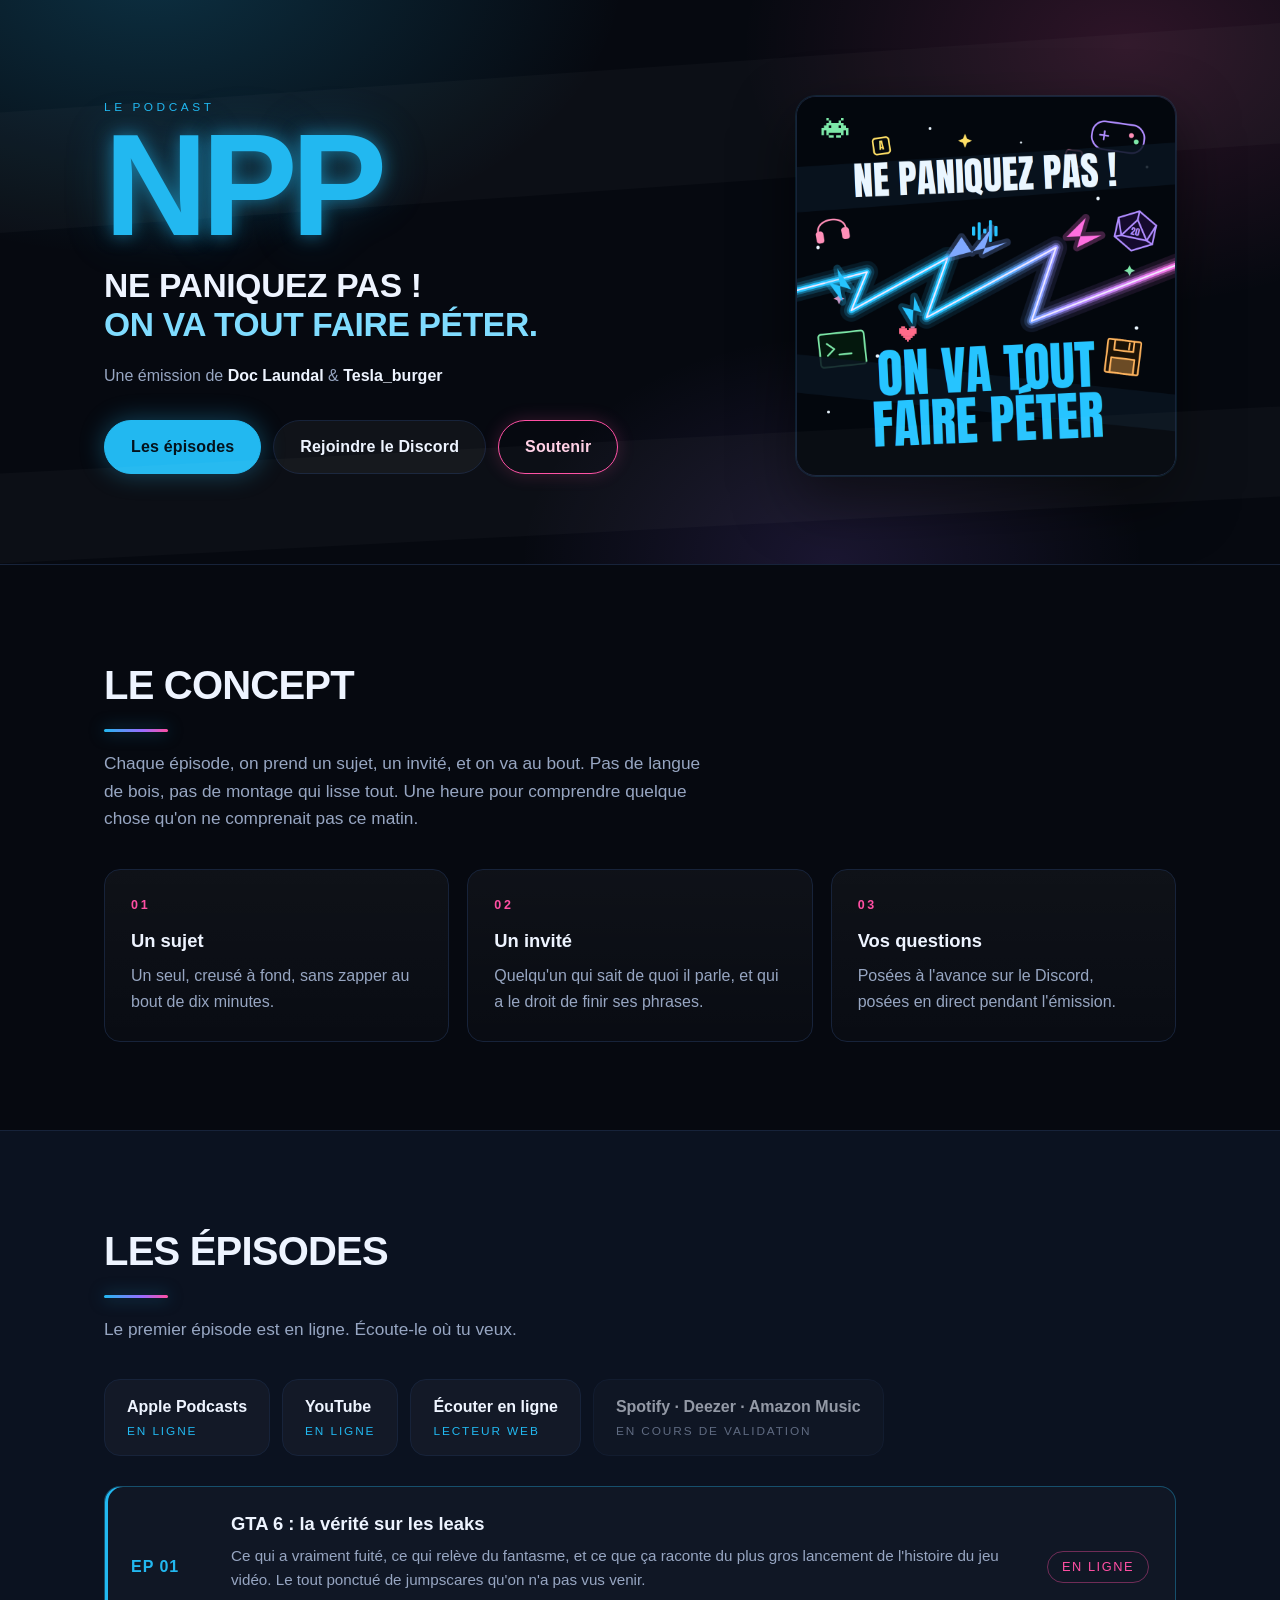
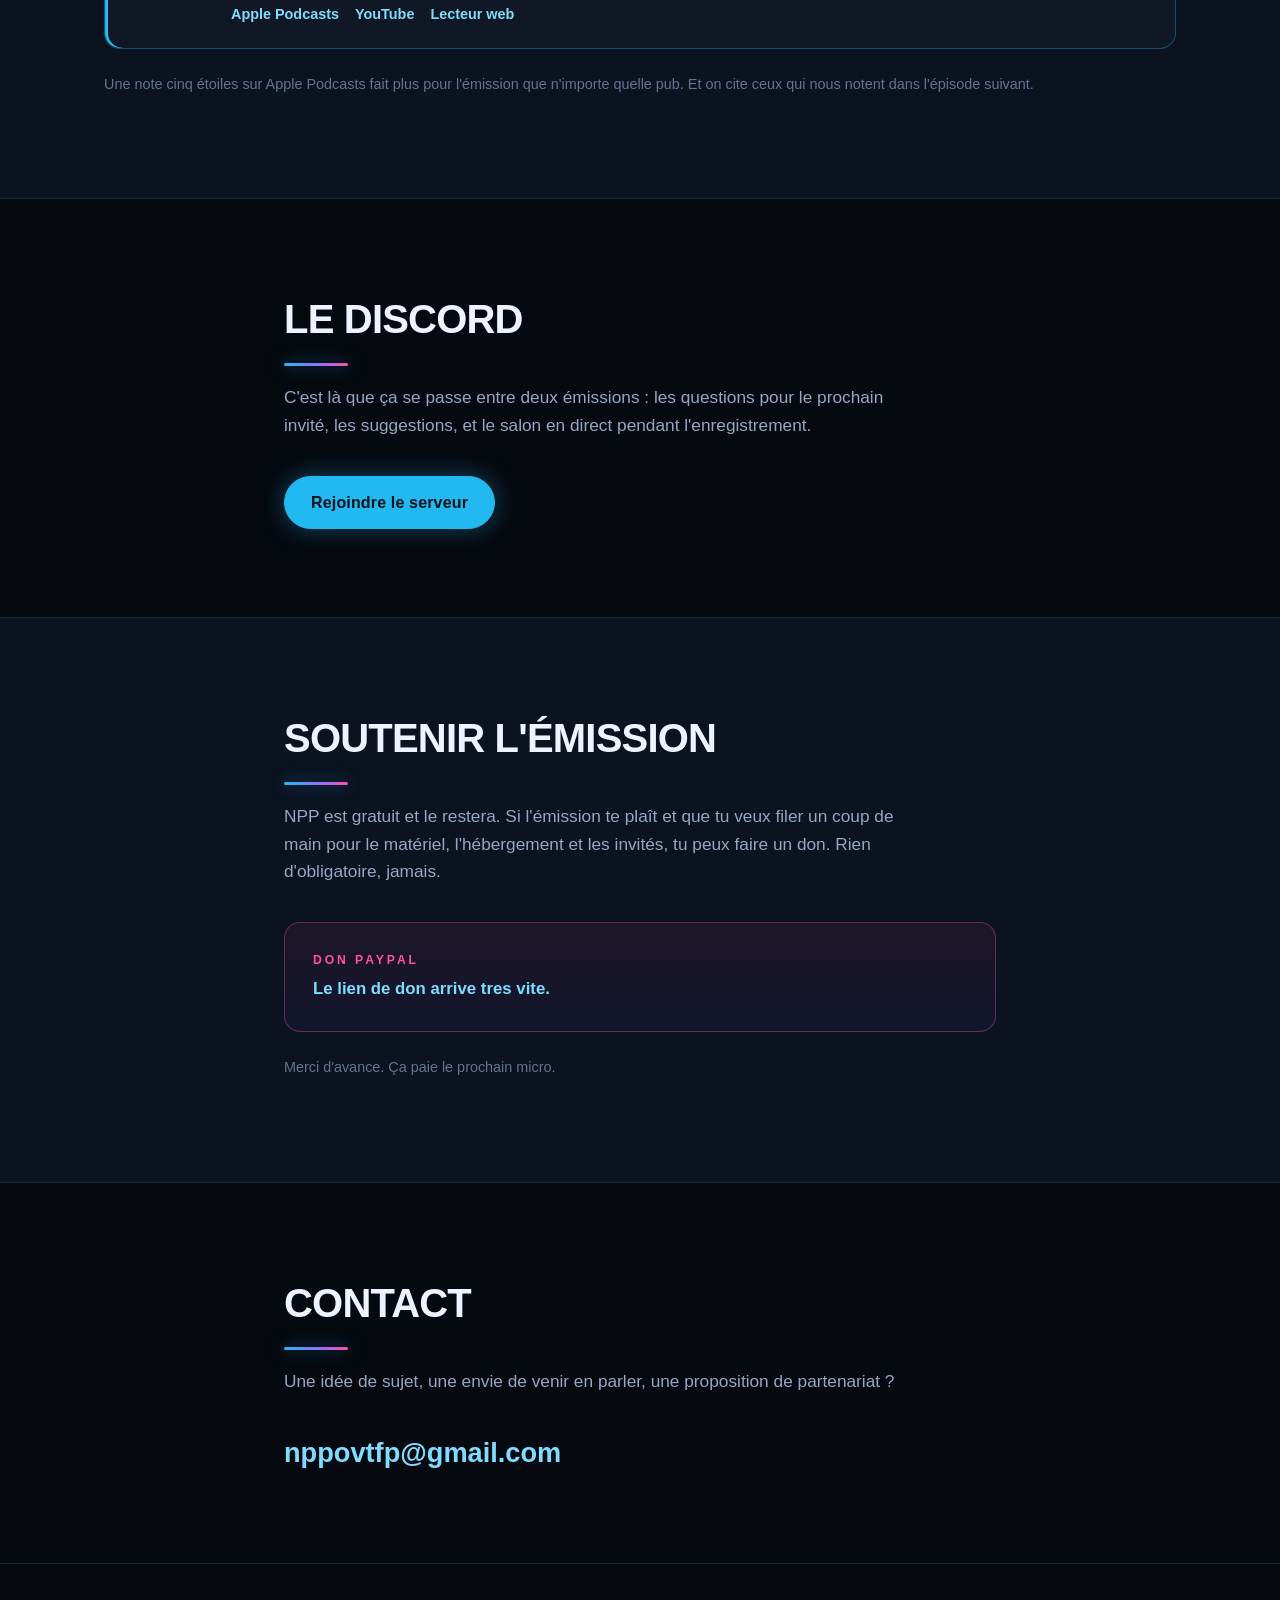
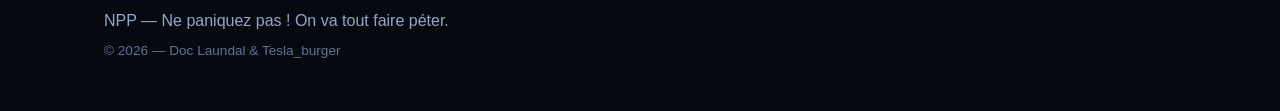
==== index.html @ d806cb38 "EP01 en ligne : liens Apple Podcasts, YouTube et lecteur web" ====
<!DOCTYPE html>
<html lang="fr">
<head>
<meta charset="utf-8">
<meta name="viewport" content="width=device-width, initial-scale=1">
<title>NPP — Ne paniquez pas ! On va tout faire péter</title>
<meta name="description" content="NPP, l'émission podcast de Doc Laundal et Tesla_burger. Ne paniquez pas, on va tout faire péter.">
<meta property="og:title" content="NPP — Ne paniquez pas !">
<meta property="og:description" content="L'émission podcast de Doc Laundal et Tesla_burger.">
<meta property="og:image" content="img/banniere.png">
<meta property="og:type" content="website">
<link rel="stylesheet" href="style.css?v=4">
<link rel="icon" href="img/favicon.png">
</head>
<body>

<header class="hero">
  <div class="wrap hero-inner">
    <div class="hero-text">
      <p class="kicker">Le podcast</p>
      <h1>NPP</h1>
      <p class="baseline">Ne paniquez pas !<br><span>On va tout faire péter.</span></p>
      <p class="hosts">Une émission de <strong>Doc Laundal</strong> &amp; <strong>Tesla_burger</strong></p>
      <div class="cta">
        <a class="btn btn-primary" href="#ecouter">Les épisodes</a>
        <a class="btn" href="https://discord.gg/a42kMBcp4a" target="_blank" rel="noopener">Rejoindre le Discord</a>
        <a class="btn btn-pink" href="#soutenir">Soutenir</a>
      </div>
    </div>
    <img class="hero-logo" src="img/logo.png" alt="NPP — Ne paniquez pas ! On va tout faire péter">
  </div>
</header>

<main>

<section class="section" id="concept">
  <div class="wrap">
    <h2>Le concept</h2>
    <p class="lead">
      Chaque épisode, on prend un sujet, un invité, et on va au bout.
      Pas de langue de bois, pas de montage qui lisse tout.
      Une heure pour comprendre quelque chose qu'on ne comprenait pas ce matin.
    </p>
    <div class="grid">
      <article class="card">
        <span class="num">01</span>
        <h3>Un sujet</h3>
        <p>Un seul, creusé à fond, sans zapper au bout de dix minutes.</p>
      </article>
      <article class="card">
        <span class="num">02</span>
        <h3>Un invité</h3>
        <p>Quelqu'un qui sait de quoi il parle, et qui a le droit de finir ses phrases.</p>
      </article>
      <article class="card">
        <span class="num">03</span>
        <h3>Vos questions</h3>
        <p>Posées à l'avance sur le Discord, posées en direct pendant l'émission.</p>
      </article>
    </div>
  </div>
</section>

<section class="section alt" id="ecouter">
  <div class="wrap">
    <h2>Les épisodes</h2>
    <p class="lead">Le premier épisode est en ligne. Écoute-le où tu veux.</p>

    <div class="plateformes">
      <a class="plat" href="https://podcasts.apple.com/fr/podcast/id6804104531" target="_blank" rel="noopener">
        <span class="plat-nom">Apple&nbsp;Podcasts</span>
        <span class="plat-etat">en ligne</span>
      </a>
      <a class="plat" href="https://www.youtube.com/@NPPOVTFP" target="_blank" rel="noopener">
        <span class="plat-nom">YouTube</span>
        <span class="plat-etat">en ligne</span>
      </a>
      <a class="plat" href="https://podcast.ausha.co/nppovtfp" target="_blank" rel="noopener">
        <span class="plat-nom">Écouter en ligne</span>
        <span class="plat-etat">lecteur web</span>
      </a>
      <span class="plat plat-attente">
        <span class="plat-nom">Spotify · Deezer · Amazon Music</span>
        <span class="plat-etat">en cours de validation</span>
      </span>
    </div>

    <ol class="episodes">
      <li class="episode next">
        <div class="ep-num">EP 01</div>
        <div class="ep-body">
          <h3>GTA 6 : la vérité sur les leaks</h3>
          <p>
            Ce qui a vraiment fuité, ce qui relève du fantasme, et ce que ça raconte
            du plus gros lancement de l'histoire du jeu vidéo. Le tout ponctué de
            jumpscares qu'on n'a pas vus venir.
          </p>
          <p class="ep-liens">
            <a href="https://podcasts.apple.com/fr/podcast/id6804104531" target="_blank" rel="noopener">Apple Podcasts</a>
            <a href="https://www.youtube.com/@NPPOVTFP" target="_blank" rel="noopener">YouTube</a>
            <a href="https://podcast.ausha.co/nppovtfp" target="_blank" rel="noopener">Lecteur web</a>
          </p>
        </div>
        <div class="ep-meta">en ligne</div>
      </li>
    </ol>

    <p class="note">
      Une note cinq étoiles sur Apple Podcasts fait plus pour l'émission que n'importe quelle pub.
      Et on cite ceux qui nous notent dans l'épisode suivant.
    </p>
  </section>

<section class="section" id="discord">
  <div class="wrap narrow">
    <h2>Le Discord</h2>
    <p class="lead">
      C'est là que ça se passe entre deux émissions : les questions pour le prochain invité,
      les suggestions, et le salon en direct pendant l'enregistrement.
    </p>
    <p class="cta">
      <a class="btn btn-primary" href="https://discord.gg/a42kMBcp4a" target="_blank" rel="noopener">Rejoindre le serveur</a>
    </p>
  </div>
</section>

<section class="section alt" id="soutenir">
  <div class="wrap narrow">
    <h2>Soutenir l'émission</h2>
    <p class="lead">
      NPP est gratuit et le restera. Si l'émission te plaît et que tu veux filer un coup de
      main pour le matériel, l'hébergement et les invités, tu peux faire un don.
      Rien d'obligatoire, jamais.
    </p>
    <div class="donate">
      <p class="donate-label">Don PayPal</p>
      <p class="donate-soon">Le lien de don arrive tres vite.</p>
    </div>
    <p class="note">Merci d'avance. Ça paie le prochain micro.</p>
  </div>
</section>

<section class="section" id="contact">
  <div class="wrap narrow">
    <h2>Contact</h2>
    <p class="lead">
      Une idée de sujet, une envie de venir en parler, une proposition de partenariat ?
    </p>
    <p class="mail"><a href="mailto:nppovtfp@gmail.com">nppovtfp@gmail.com</a></p>
  </div>
</section>

</main>

<footer>
  <div class="wrap">
    <p>NPP — Ne paniquez pas ! On va tout faire péter.</p>
    <p class="small">© <span id="year">2026</span> — Doc Laundal &amp; Tesla_burger</p>
  </div>
</footer>

<script>
  document.getElementById('year').textContent = new Date().getFullYear();
</script>

</body>
</html>
---- style.css ----
/* NPP — Ne paniquez pas ! On va tout faire péter
   Palette calquée sur l'habillage : nuit bleutée, néon cyan, éclairs roses et violets. */

:root {
  --bg: #060910;
  --bg-alt: #0b1220;
  --ink: #eef4ff;
  --ink-soft: #97a6c2;
  --cyan: #22b8f0;
  --cyan-soft: #7fdcff;
  --pink: #ff4fa3;
  --violet: #9b6bff;
  --green: #5ce1a0;
  --line: #17233a;
  --radius: 16px;
  --wrap: 1120px;
}

* { box-sizing: border-box; }
html { scroll-behavior: smooth; }

body {
  margin: 0;
  background: var(--bg);
  color: var(--ink);
  font-family: -apple-system, BlinkMacSystemFont, "Segoe UI", Inter, Helvetica, Arial, sans-serif;
  line-height: 1.6;
  -webkit-font-smoothing: antialiased;
}

.wrap {
  width: 100%;
  max-width: var(--wrap);
  margin: 0 auto;
  padding: 0 24px;
}
.wrap.narrow { max-width: 760px; }

a { color: var(--cyan-soft); }

/* ---------- hero ---------- */

.hero {
  position: relative;
  padding: 96px 0 88px;
  overflow: hidden;
  border-bottom: 1px solid var(--line);
  background:
    radial-gradient(760px 460px at 12% -5%, rgba(34, 184, 240, .22), transparent 62%),
    radial-gradient(620px 420px at 88% 8%, rgba(255, 79, 163, .16), transparent 62%),
    radial-gradient(520px 380px at 65% 100%, rgba(155, 107, 255, .14), transparent 60%),
    var(--bg);
}

/* la bande oblique de l'habillage */
.hero::before,
.hero::after {
  content: "";
  position: absolute;
  left: -10%;
  width: 120%;
  height: 120px;
  background: rgba(255, 255, 255, .022);
  transform: rotate(-4deg);
  pointer-events: none;
}
.hero::before { top: 12%; }
.hero::after { bottom: 6%; height: 90px; transform: rotate(-3deg); }

.hero-inner {
  position: relative;
  display: flex;
  align-items: center;
  gap: 48px;
}

.hero-text { flex: 1; min-width: 0; }

.hero-logo {
  width: min(38vw, 380px);
  border-radius: 20px;
  border: 1px solid var(--line);
  box-shadow: 0 0 0 1px rgba(34, 184, 240, .12), 0 24px 60px rgba(0, 0, 0, .55);
}

.kicker {
  margin: 0 0 10px;
  text-transform: uppercase;
  letter-spacing: .3em;
  font-size: .74rem;
  color: var(--cyan);
}

.hero h1 {
  margin: 0;
  font-size: clamp(4.5rem, 16vw, 9rem);
  line-height: .82;
  letter-spacing: -.045em;
  font-weight: 900;
  color: var(--cyan);
  text-shadow:
    0 0 18px rgba(34, 184, 240, .55),
    0 0 48px rgba(34, 184, 240, .25);
}

.baseline {
  margin: 22px 0 0;
  font-size: clamp(1.3rem, 3.4vw, 2.1rem);
  font-weight: 800;
  line-height: 1.15;
  letter-spacing: -.01em;
  text-transform: uppercase;
}
.baseline span { color: var(--cyan-soft); }

.hosts { margin: 18px 0 0; color: var(--ink-soft); }
.hosts strong { color: var(--ink); }

.cta {
  margin: 32px 0 0;
  display: flex;
  flex-wrap: wrap;
  gap: 12px;
}

.btn {
  display: inline-block;
  padding: 13px 26px;
  border: 1px solid var(--line);
  border-radius: 999px;
  background: rgba(255, 255, 255, .04);
  color: var(--ink);
  text-decoration: none;
  font-weight: 700;
  letter-spacing: .01em;
  transition: transform .15s ease, box-shadow .15s ease, border-color .15s ease, background .15s ease;
}
.btn:hover {
  transform: translateY(-2px);
  border-color: rgba(127, 220, 255, .5);
  background: rgba(255, 255, 255, .08);
}

.btn-primary {
  background: var(--cyan);
  border-color: var(--cyan);
  color: #04121c;
  box-shadow: 0 0 24px rgba(34, 184, 240, .35);
}
.btn-primary:hover { background: var(--cyan-soft); border-color: var(--cyan-soft); }

.btn-pink {
  background: transparent;
  border-color: var(--pink);
  color: #ffd0e5;
  box-shadow: 0 0 18px rgba(255, 79, 163, .2);
}
.btn-pink:hover { background: rgba(255, 79, 163, .14); border-color: var(--pink); }

/* ---------- sections ---------- */

.section { padding: 88px 0; position: relative; }
.section.alt { background: var(--bg-alt); border-block: 1px solid var(--line); }

h2 {
  margin: 0 0 18px;
  font-size: clamp(1.7rem, 4.4vw, 2.5rem);
  letter-spacing: -.02em;
  text-transform: uppercase;
  font-weight: 900;
}
h2::after {
  content: "";
  display: block;
  width: 64px;
  height: 3px;
  margin-top: 12px;
  border-radius: 3px;
  background: linear-gradient(90deg, var(--cyan), var(--violet) 60%, var(--pink));
  box-shadow: 0 0 16px rgba(34, 184, 240, .5);
}

.lead {
  margin: 0 0 36px;
  max-width: 64ch;
  font-size: 1.08rem;
  color: var(--ink-soft);
}

.note { margin-top: 24px; font-size: .9rem; color: #64748f; }

/* ---------- cartes ---------- */

.grid {
  display: grid;
  grid-template-columns: repeat(auto-fit, minmax(240px, 1fr));
  gap: 18px;
}

.card {
  padding: 26px;
  border: 1px solid var(--line);
  border-radius: var(--radius);
  background: linear-gradient(180deg, rgba(255, 255, 255, .035), rgba(255, 255, 255, .012));
  transition: border-color .15s ease, transform .15s ease;
}
.card:hover { border-color: rgba(34, 184, 240, .45); transform: translateY(-3px); }

.card .num {
  display: block;
  font-size: .78rem;
  font-weight: 800;
  letter-spacing: .22em;
  color: var(--pink);
  margin-bottom: 10px;
}
.card h3 { margin: 0 0 8px; font-size: 1.15rem; }
.card p { margin: 0; color: var(--ink-soft); }

/* ---------- épisodes ---------- */

.episodes { list-style: none; margin: 0; padding: 0; display: grid; gap: 12px; }

.episode {
  display: flex;
  align-items: center;
  gap: 22px;
  padding: 22px 26px;
  border: 1px solid var(--line);
  border-radius: var(--radius);
  background: rgba(255, 255, 255, .025);
}

.episode.next {
  border-color: rgba(34, 184, 240, .35);
  box-shadow: inset 3px 0 0 var(--cyan);
}

.ep-num {
  font-weight: 900;
  letter-spacing: .06em;
  color: var(--cyan);
  min-width: 78px;
}

.ep-body { flex: 1; }
.ep-body h3 { margin: 0 0 6px; font-size: 1.15rem; }
.ep-body p { margin: 0; color: var(--ink-soft); font-size: .95rem; }

.ep-meta {
  font-size: .8rem;
  text-transform: uppercase;
  letter-spacing: .12em;
  color: var(--pink);
  border: 1px solid rgba(255, 79, 163, .4);
  padding: 5px 14px;
  border-radius: 999px;
  white-space: nowrap;
}

/* ---------- dons ---------- */

.donate {
  padding: 28px;
  border: 1px solid rgba(255, 79, 163, .35);
  border-radius: var(--radius);
  background: linear-gradient(180deg, rgba(255, 79, 163, .08), rgba(155, 107, 255, .05));
}

.donate-label {
  margin: 0 0 6px;
  font-size: .76rem;
  text-transform: uppercase;
  letter-spacing: .24em;
  color: var(--pink);
  font-weight: 800;
}

.donate .cta { margin-top: 22px; }

/* ---------- contact ---------- */

.mail {
  font-size: clamp(1.15rem, 3.4vw, 1.7rem);
  font-weight: 800;
  margin: 0;
  word-break: break-word;
}
.mail a { text-decoration: none; }
.mail a:hover { text-decoration: underline; }

/* ---------- pied ---------- */

footer {
  padding: 44px 0;
  border-top: 1px solid var(--line);
  color: var(--ink-soft);
}
footer p { margin: 0 0 6px; }
footer .small { font-size: .85rem; color: #64748f; }

@media (max-width: 860px) {
  .hero-inner { flex-direction: column-reverse; align-items: flex-start; gap: 32px; }
  .hero-logo { width: min(70vw, 320px); }
}

@media (max-width: 560px) {
  .hero { padding: 72px 0 64px; }
  .section { padding: 64px 0; }
  .episode { flex-wrap: wrap; gap: 12px; }
}

.donate-soon {
  margin: 0;
  font-size: 1.05rem;
  font-weight: 700;
  color: var(--cyan-soft);
}

/* ---------- plateformes d'ecoute ---------- */

.plateformes {
  display: flex;
  flex-wrap: wrap;
  gap: 12px;
  margin: 0 0 30px;
}

.plat {
  display: flex;
  flex-direction: column;
  gap: 2px;
  padding: 14px 22px;
  border: 1px solid var(--line);
  border-radius: var(--radius);
  background: rgba(255, 255, 255, .03);
  text-decoration: none;
  color: var(--ink);
  transition: border-color .15s ease, transform .15s ease;
}
a.plat:hover { border-color: rgba(34, 184, 240, .55); transform: translateY(-2px); }

.plat-nom { font-weight: 800; }
.plat-etat {
  font-size: .74rem;
  text-transform: uppercase;
  letter-spacing: .16em;
  color: var(--cyan);
}
.plat-attente { opacity: .6; }
.plat-attente .plat-etat { color: var(--ink-soft); }

.ep-liens { margin-top: 10px !important; display: flex; flex-wrap: wrap; gap: 16px; }
.ep-liens a { font-size: .9rem; font-weight: 700; text-decoration: none; }
.ep-liens a:hover { text-decoration: underline; }
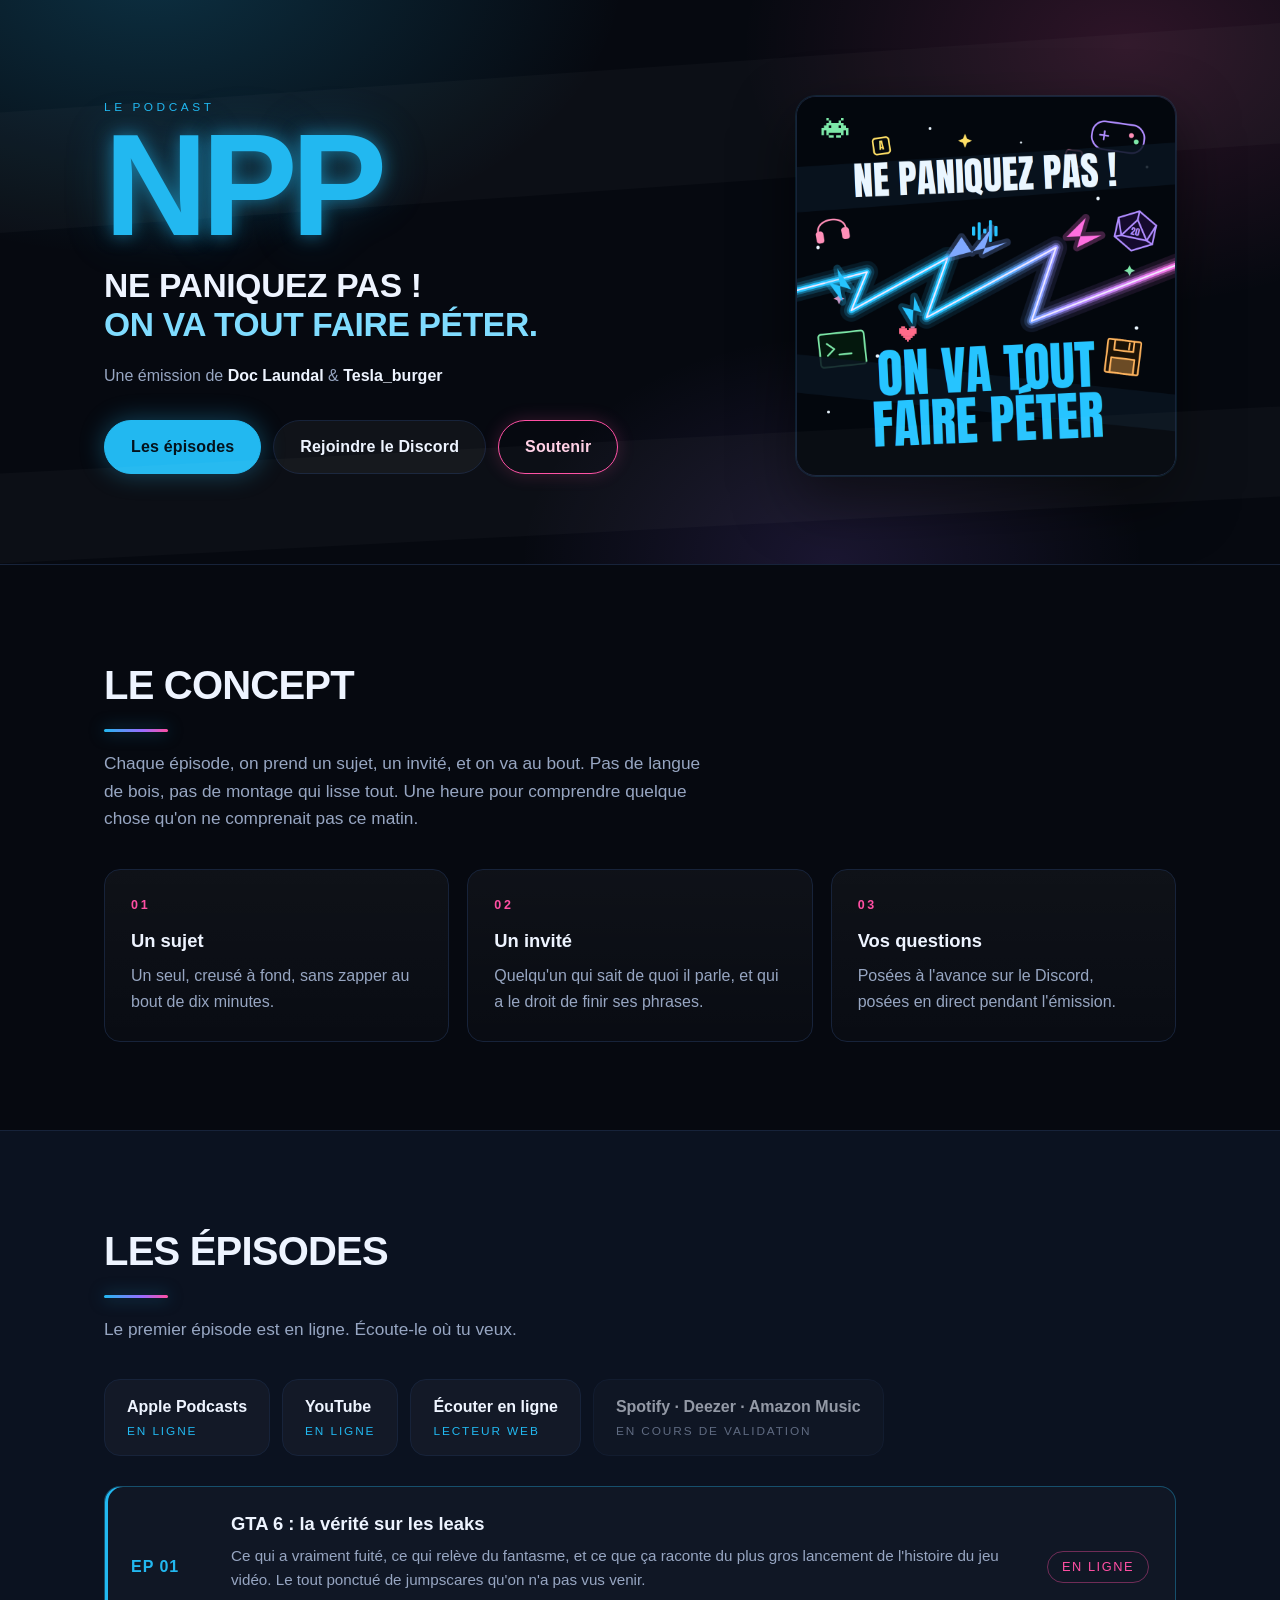
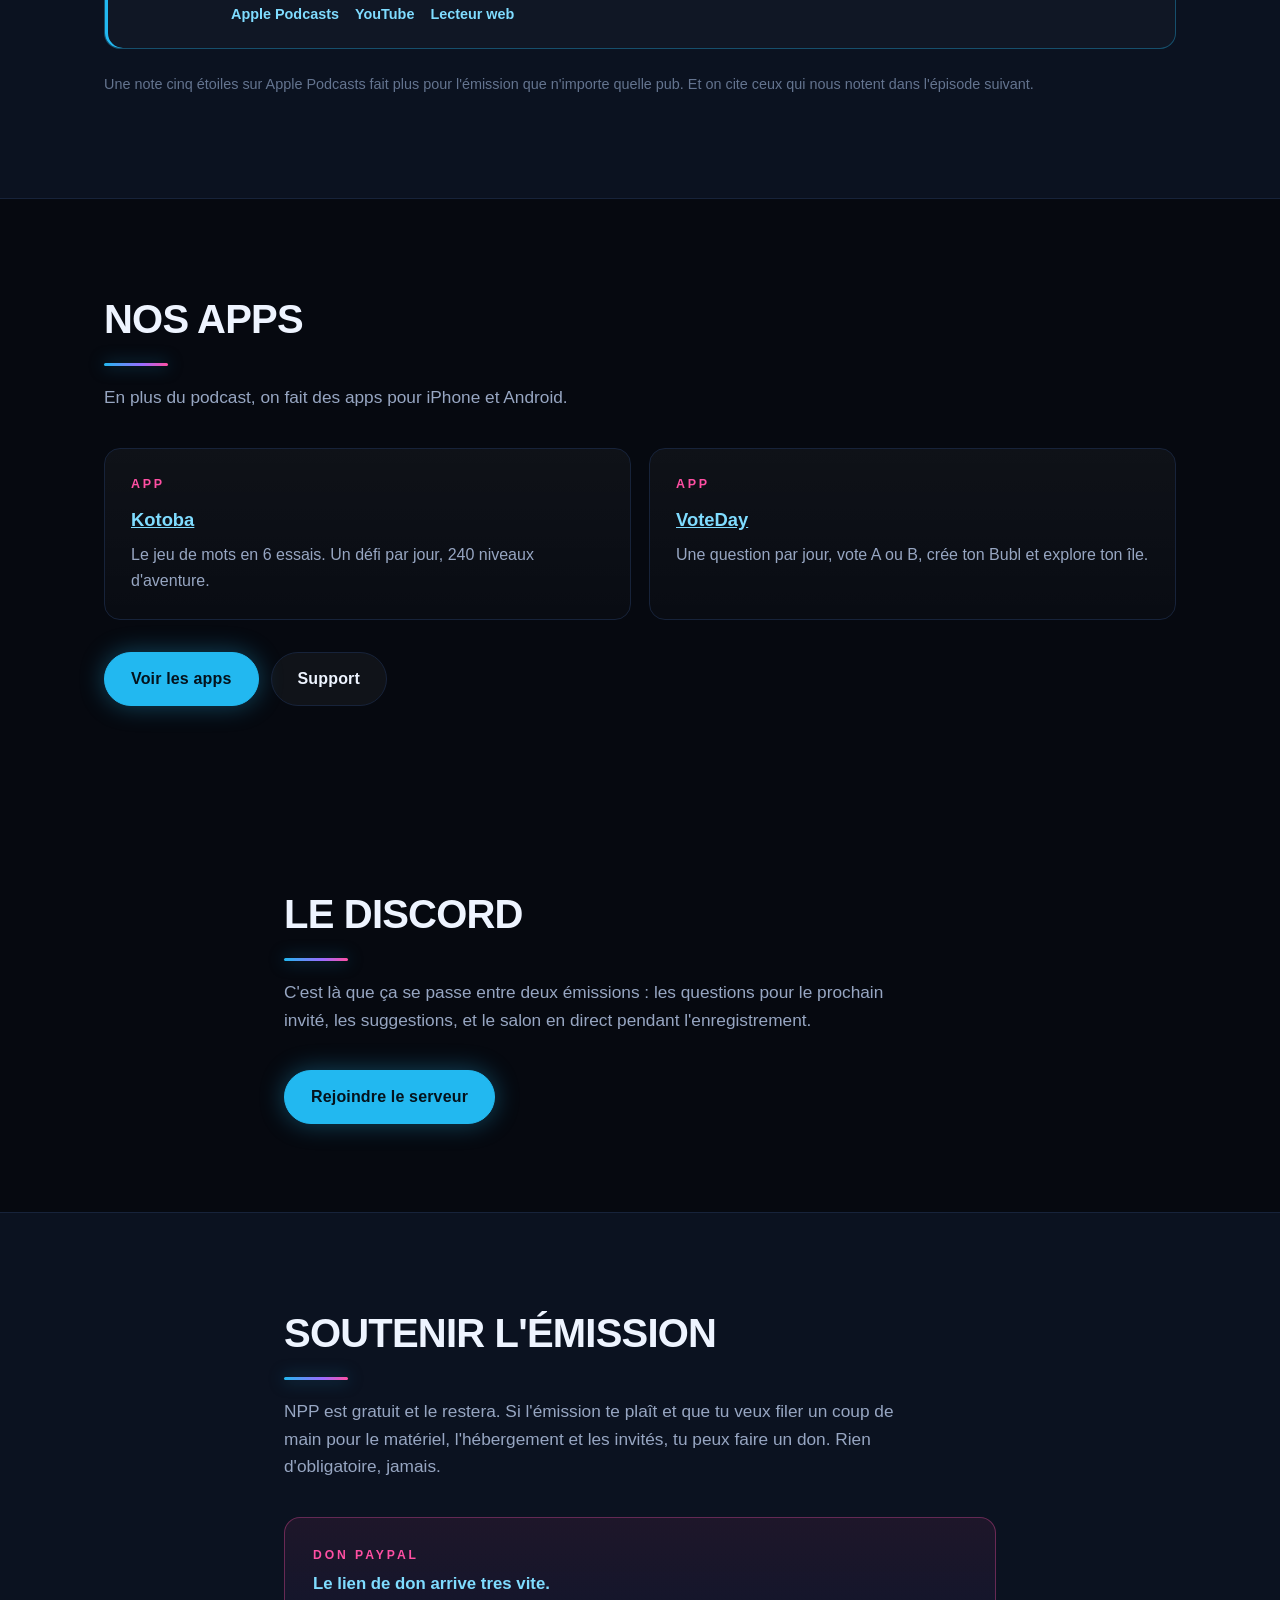
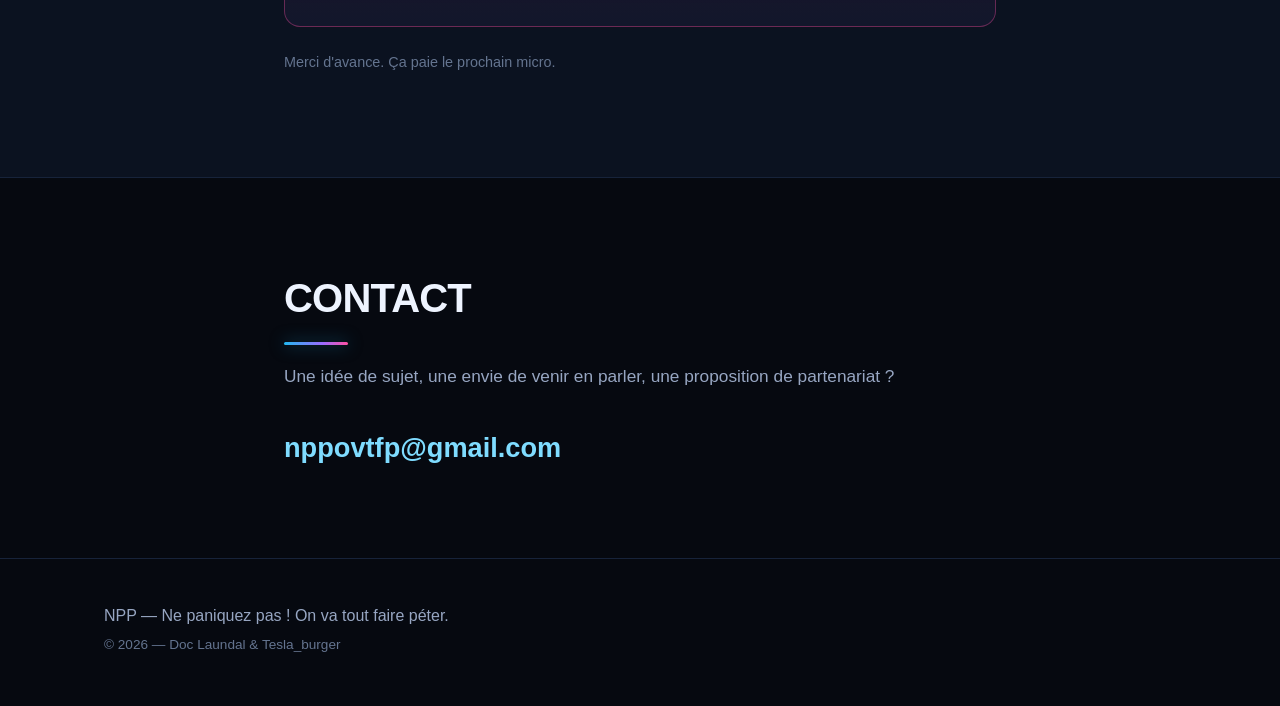
==== commit 82ab76f3: "Site des apps : pages Kotoba, VoteDay, support, confidentialité et journal marketing Co-Authored-By:" ====
--- a/index.html
+++ b/index.html
@@ -111,6 +111,26 @@
     </p>
   </section>
 
+<section class="section" id="apps">
+  <div class="wrap">
+    <h2>Nos apps</h2>
+    <p class="lead">En plus du podcast, on fait des apps pour iPhone et Android.</p>
+    <div class="grid">
+      <article class="card">
+        <span class="num">APP</span>
+        <h3><a href="kotoba/">Kotoba</a></h3>
+        <p>Le jeu de mots en 6 essais. Un défi par jour, 240 niveaux d'aventure.</p>
+      </article>
+      <article class="card">
+        <span class="num">APP</span>
+        <h3><a href="voteday/">VoteDay</a></h3>
+        <p>Une question par jour, vote A ou B, crée ton Bubl et explore ton île.</p>
+      </article>
+    </div>
+    <p class="cta"><a class="btn btn-primary" href="apps/">Voir les apps</a> <a class="btn" href="support/">Support</a></p>
+  </div>
+</section>
+
 <section class="section" id="discord">
   <div class="wrap narrow">
     <h2>Le Discord</h2>
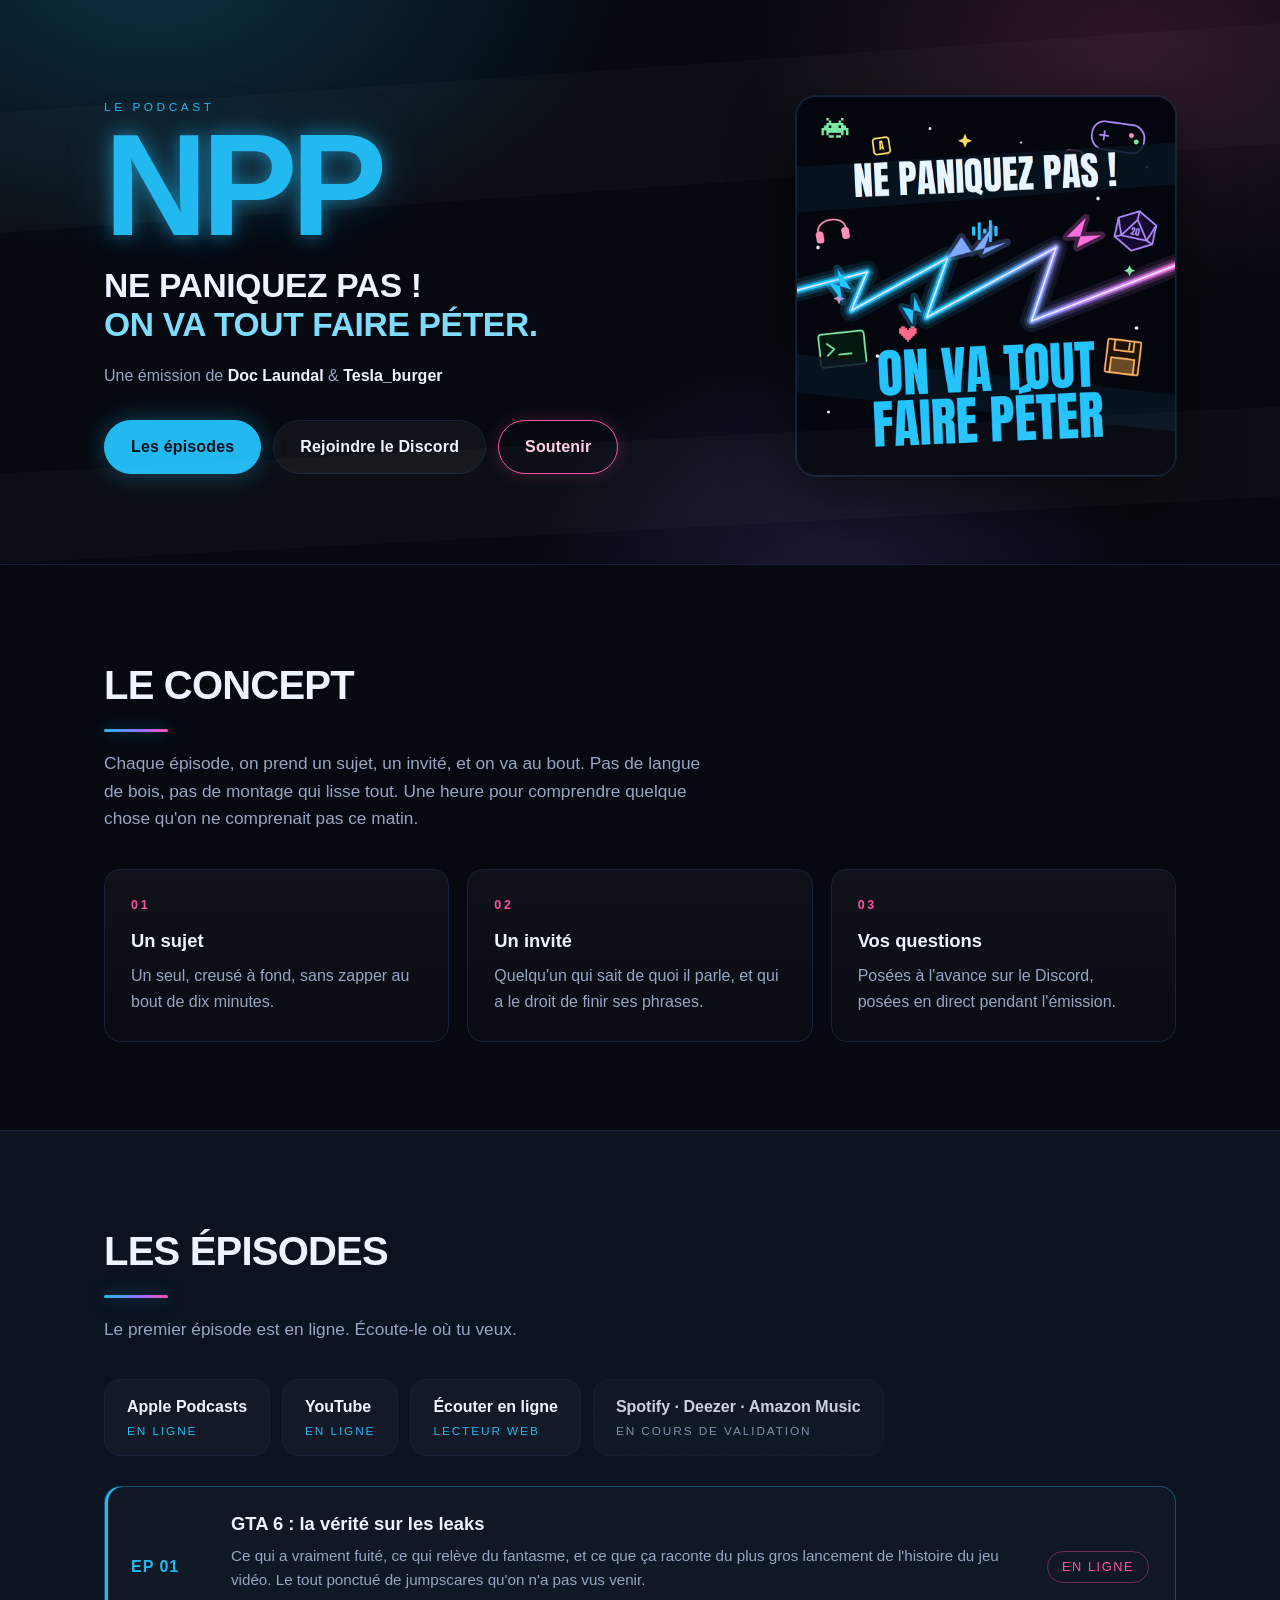
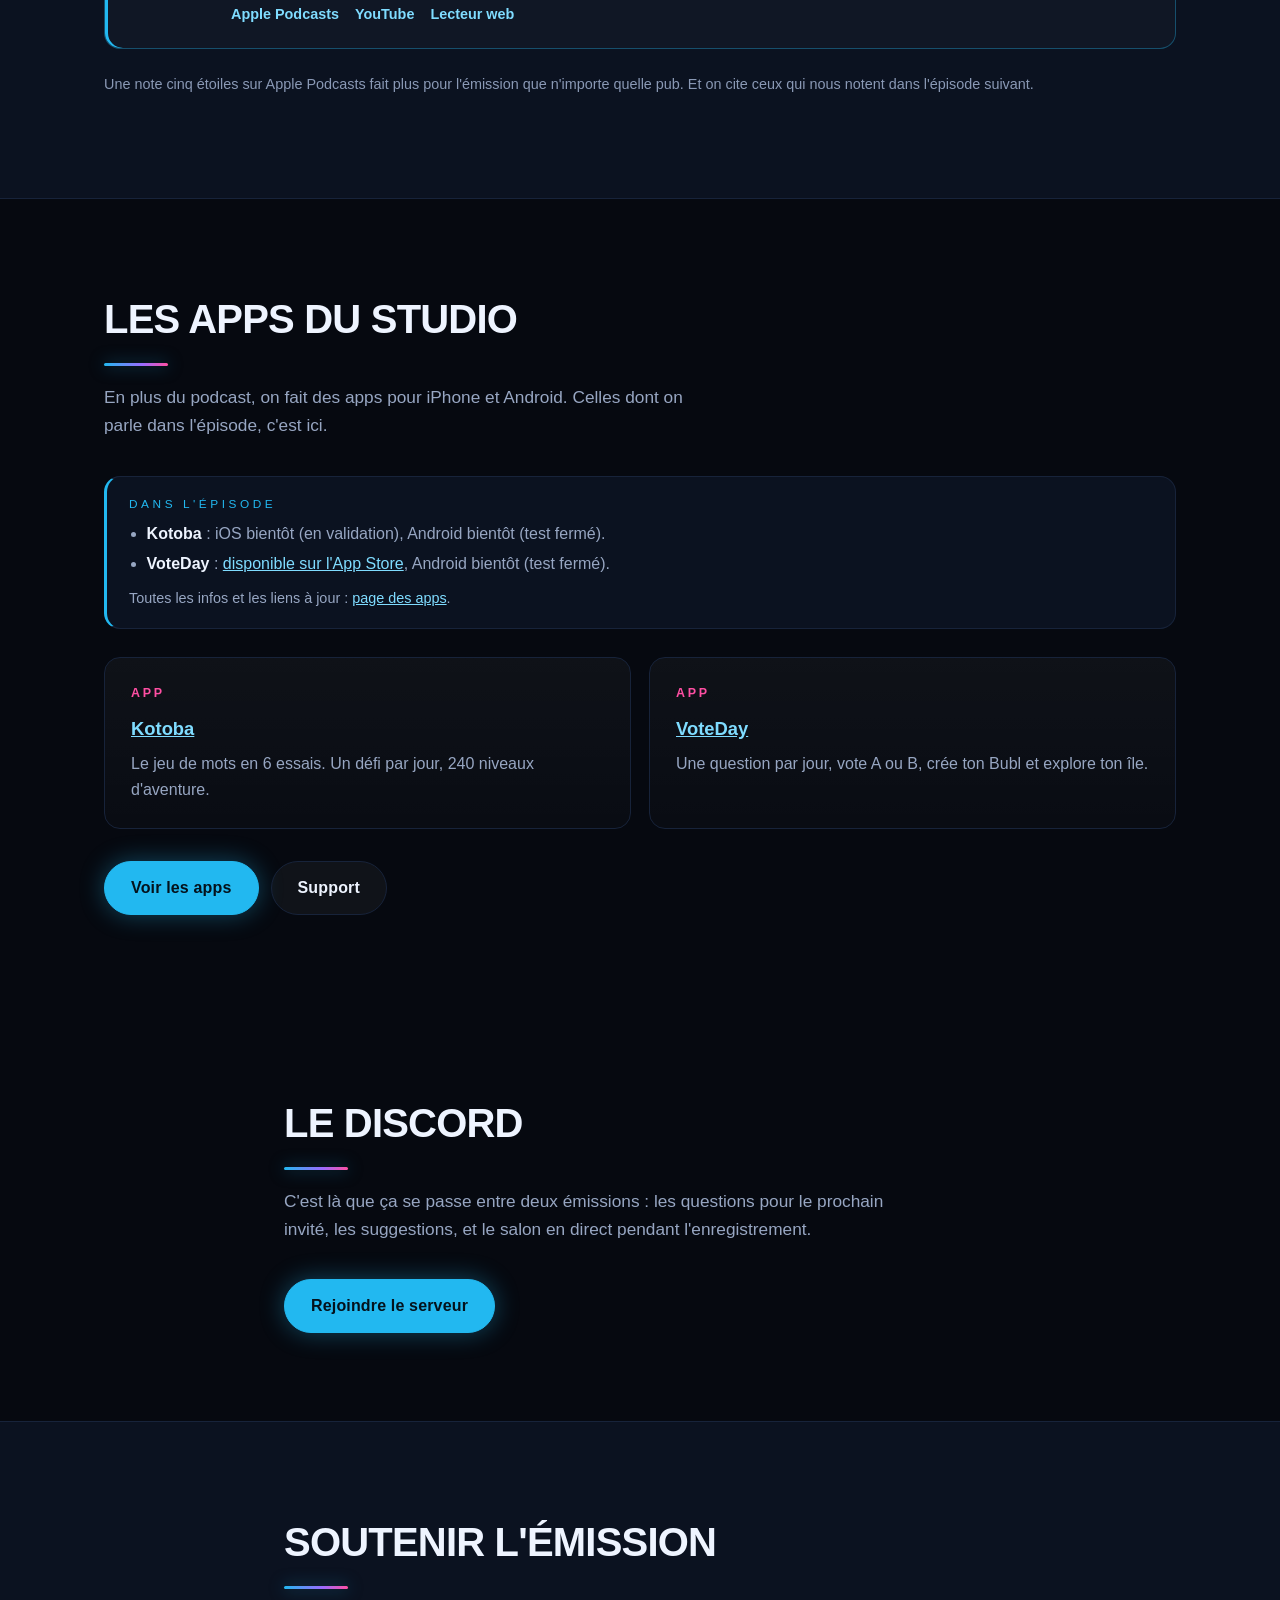
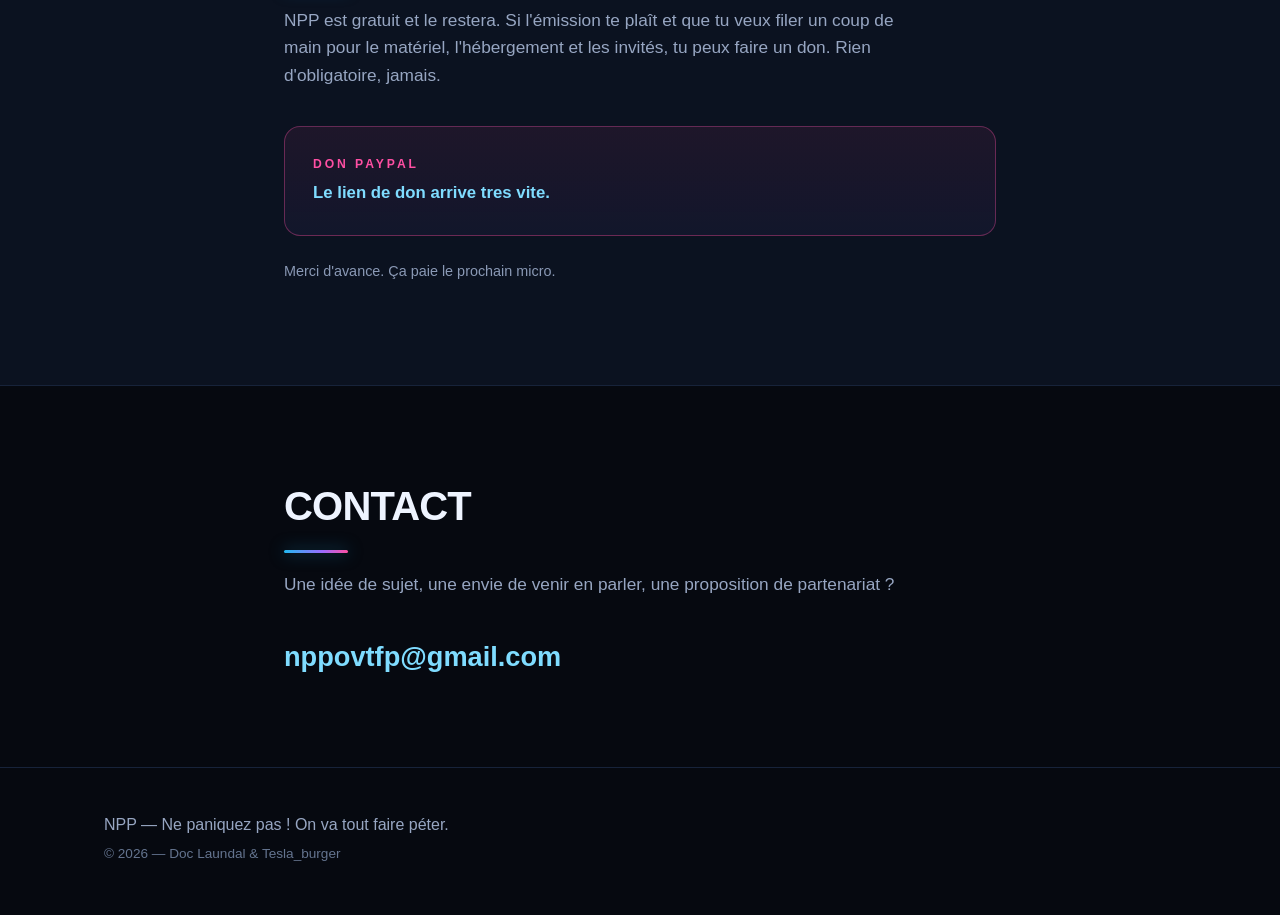
==== commit 3c1e7344: "Marketing 2026-10-02 : badges stores et detection iOS/Android, Open Graph/Twitter, QR, accueil, ment" ====
--- a/index.html
+++ b/index.html
@@ -8,8 +8,16 @@
 <meta property="og:title" content="NPP — Ne paniquez pas !">
 <meta property="og:description" content="L'émission podcast de Doc Laundal et Tesla_burger.">
 <meta property="og:image" content="img/banniere.png">
+<meta property="og:image:alt" content="NPP — Ne paniquez pas ! On va tout faire péter">
 <meta property="og:type" content="website">
-<link rel="stylesheet" href="style.css?v=4">
+<meta property="og:site_name" content="NPP">
+<meta property="og:locale" content="fr_FR">
+<meta name="twitter:card" content="summary_large_image">
+<meta name="twitter:title" content="NPP — Ne paniquez pas !">
+<meta name="twitter:description" content="L'émission podcast de Doc Laundal et Tesla_burger.">
+<meta name="twitter:image" content="img/banniere.png">
+<meta name="twitter:image:alt" content="NPP — Ne paniquez pas ! On va tout faire péter">
+<link rel="stylesheet" href="style.css?v=5">
 <link rel="icon" href="img/favicon.png">
 </head>
 <body>
@@ -109,12 +117,21 @@
       Une note cinq étoiles sur Apple Podcasts fait plus pour l'émission que n'importe quelle pub.
       Et on cite ceux qui nous notent dans l'épisode suivant.
     </p>
-  </section>
+  </div>
+</section>
 
 <section class="section" id="apps">
   <div class="wrap">
-    <h2>Nos apps</h2>
-    <p class="lead">En plus du podcast, on fait des apps pour iPhone et Android.</p>
+    <h2>Les apps du studio</h2>
+    <p class="lead">En plus du podcast, on fait des apps pour iPhone et Android. Celles dont on parle dans l'épisode, c'est ici.</p>
+    <aside class="episode-apps" aria-labelledby="dans-episode">
+      <p class="kicker" id="dans-episode">Dans l'épisode</p>
+      <ul>
+        <li><strong>Kotoba</strong> : iOS bientôt (en validation), Android bientôt (test fermé).</li>
+        <li><strong>VoteDay</strong> : <a href="https://apps.apple.com/fr/app/voteday/id6760981728" target="_blank" rel="noopener">disponible sur l'App Store</a>, Android bientôt (test fermé).</li>
+      </ul>
+      <p class="small">Toutes les infos et les liens à jour : <a href="apps/">page des apps</a>.</p>
+    </aside>
     <div class="grid">
       <article class="card">
         <span class="num">APP</span>
--- a/style.css
+++ b/style.css
@@ -187,7 +187,7 @@
   color: var(--ink-soft);
 }
 
-.note { margin-top: 24px; font-size: .9rem; color: #64748f; }
+.note { margin-top: 24px; font-size: .9rem; color: #8a99b5; }
 
 /* ---------- cartes ---------- */
 
@@ -347,9 +347,17 @@
   letter-spacing: .16em;
   color: var(--cyan);
 }
-.plat-attente { opacity: .6; }
+.plat-attente { opacity: .85; border-style: dashed; }
 .plat-attente .plat-etat { color: var(--ink-soft); }
 
 .ep-liens { margin-top: 10px !important; display: flex; flex-wrap: wrap; gap: 16px; }
 .ep-liens a { font-size: .9rem; font-weight: 700; text-decoration: none; }
 .ep-liens a:hover { text-decoration: underline; }
+
+/* ---------- encart "Dans l'épisode" ---------- */
+.episode-apps { margin: 24px 0 28px; padding: 18px 22px; border: 1px solid var(--line); border-left: 3px solid var(--cyan); border-radius: var(--radius); background: var(--bg-alt); }
+.episode-apps .kicker { margin: 0 0 8px; }
+.episode-apps ul { margin: 0; padding-left: 1.1em; color: var(--ink-soft); }
+.episode-apps li { margin: 4px 0; }
+.episode-apps strong { color: var(--ink); }
+.episode-apps .small { margin: 10px 0 0; font-size: .9rem; color: var(--ink-soft); }
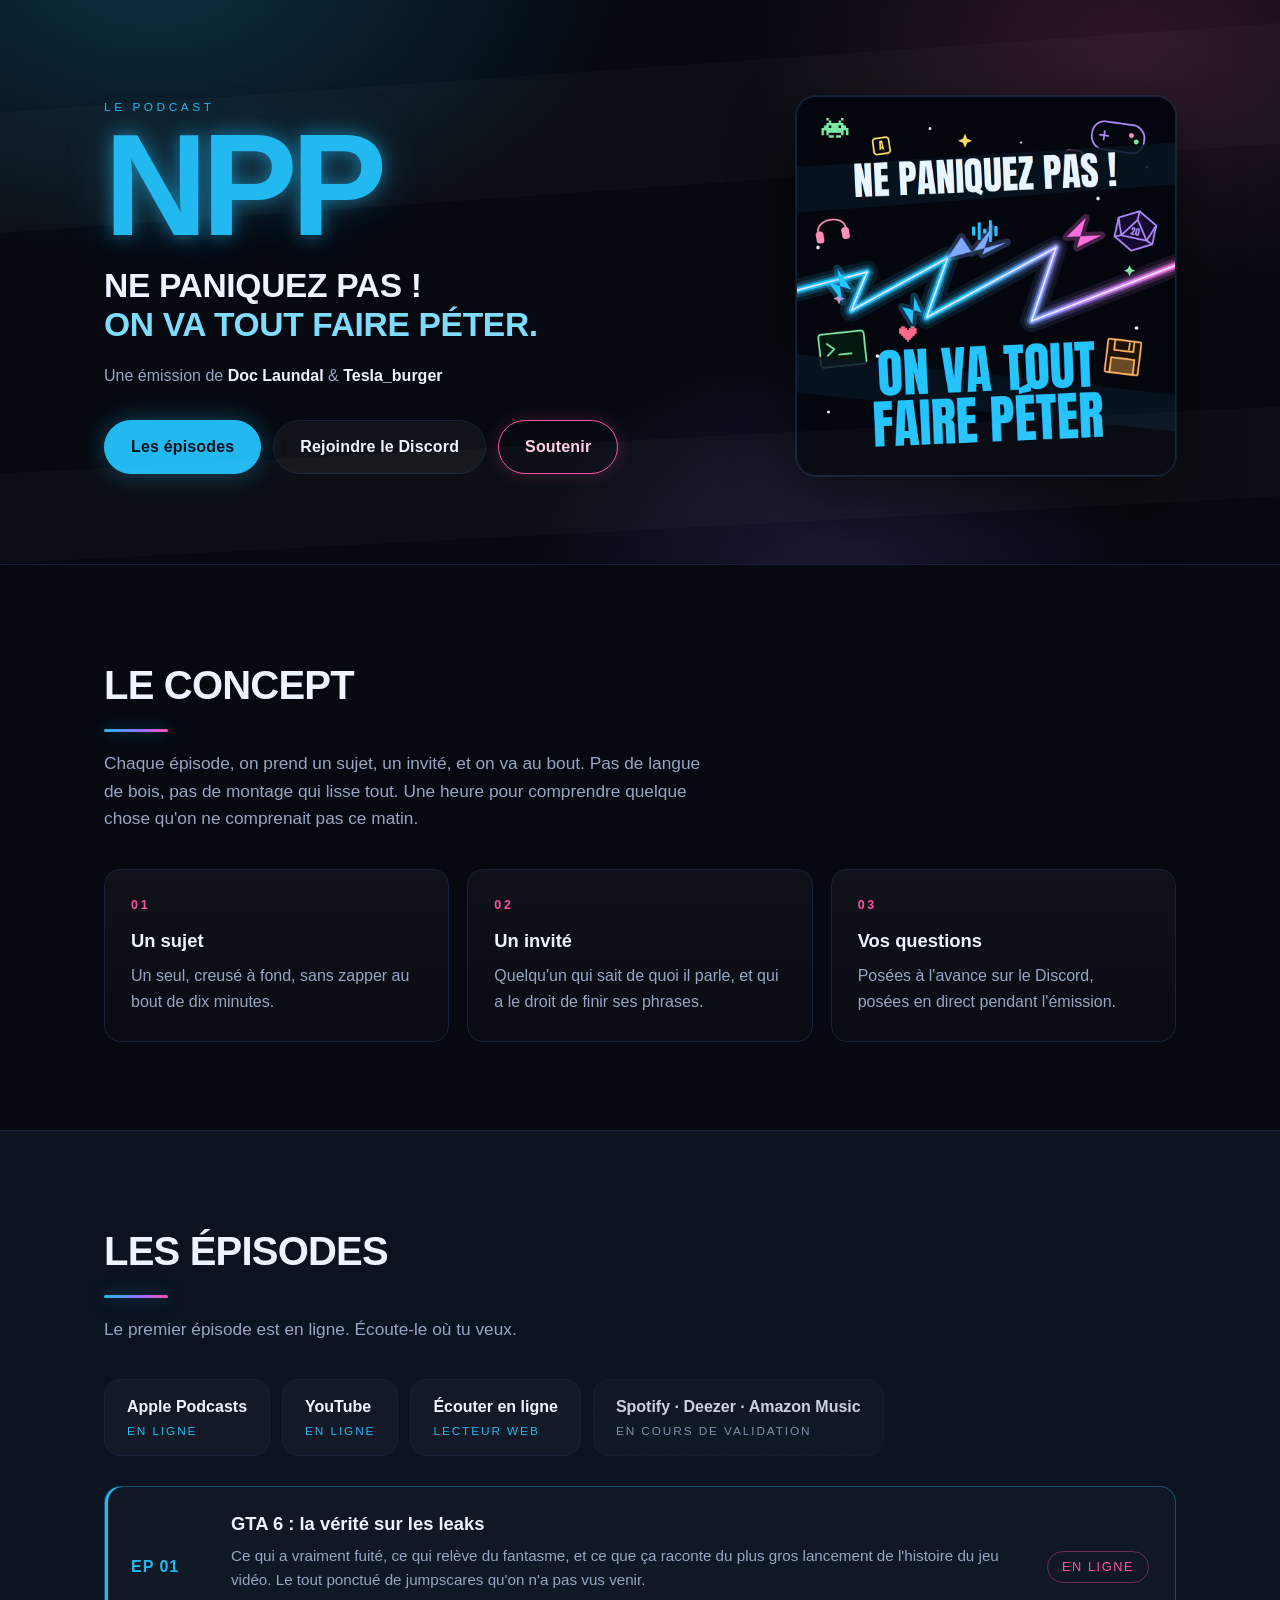
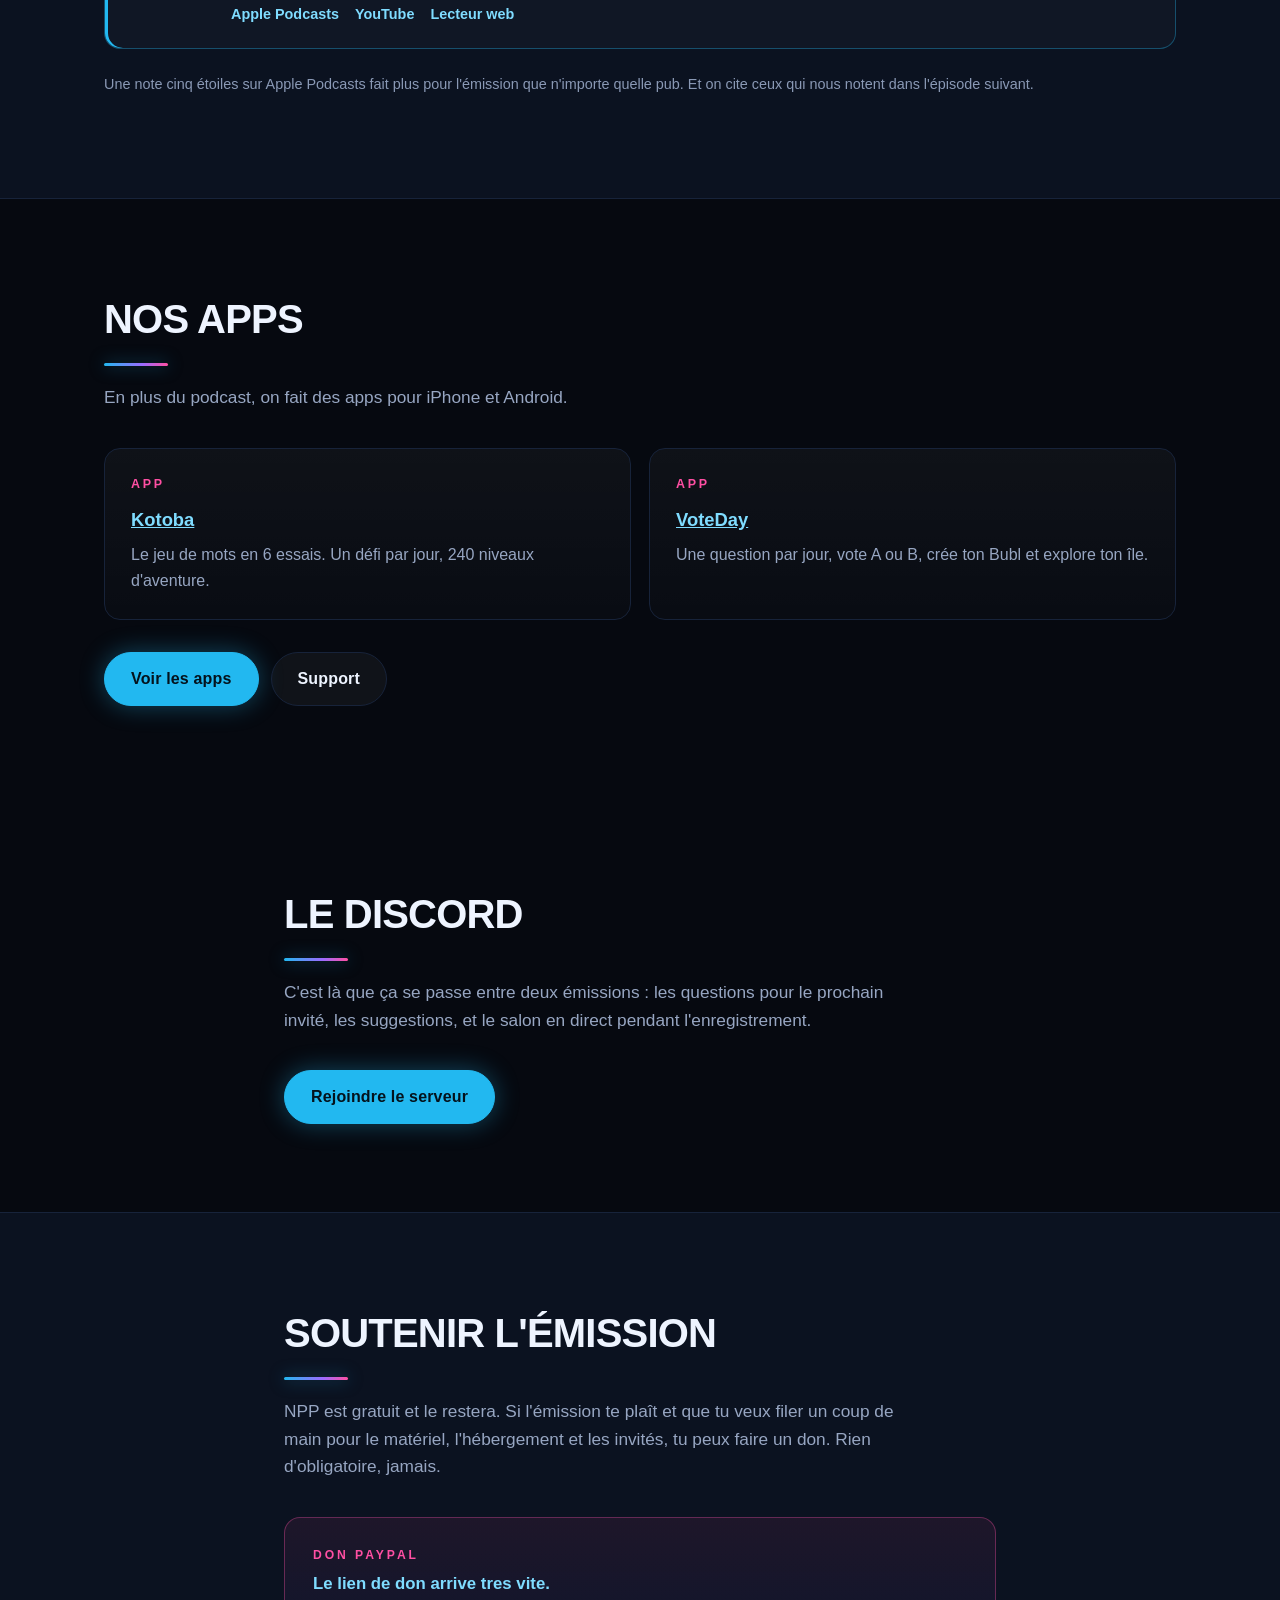
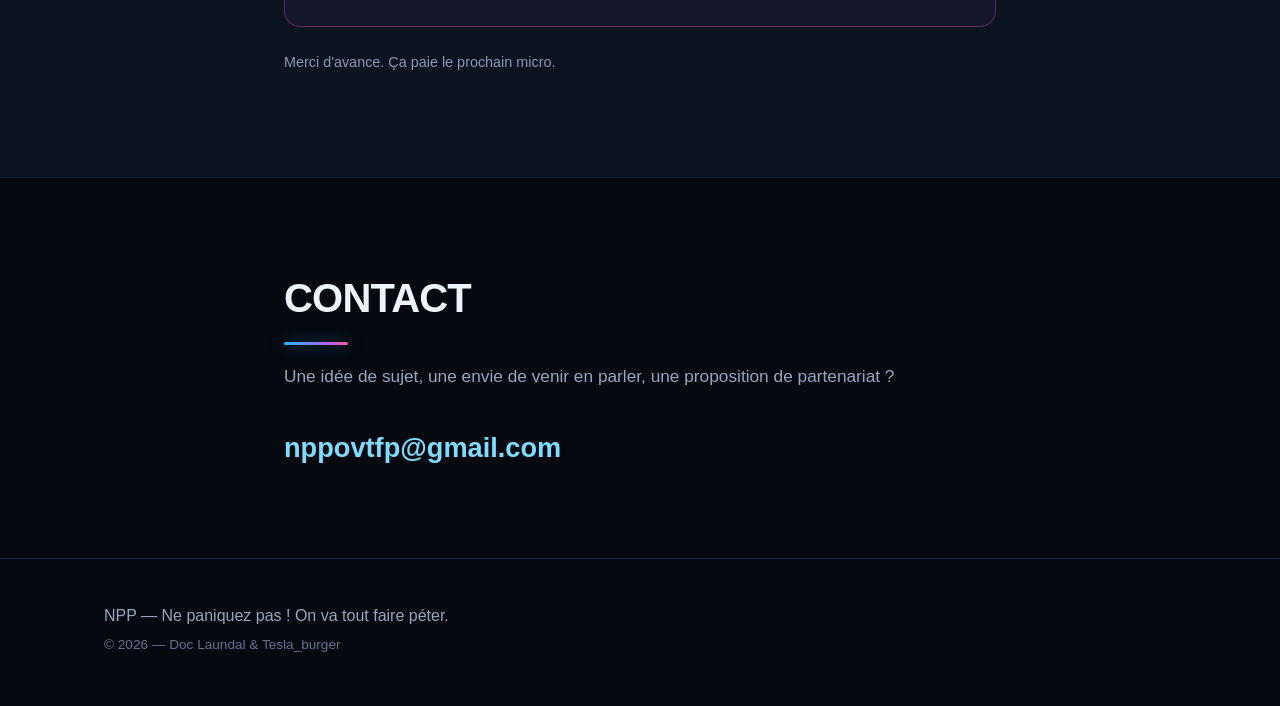
==== commit aba0f63a: "Merge pull request #1 from Stesouna9/apps-site Site des apps : Kotoba, VoteDay, support, confidentia" ====
--- a/index.html
+++ b/index.html
@@ -8,16 +8,8 @@
 <meta property="og:title" content="NPP — Ne paniquez pas !">
 <meta property="og:description" content="L'émission podcast de Doc Laundal et Tesla_burger.">
 <meta property="og:image" content="img/banniere.png">
-<meta property="og:image:alt" content="NPP — Ne paniquez pas ! On va tout faire péter">
 <meta property="og:type" content="website">
-<meta property="og:site_name" content="NPP">
-<meta property="og:locale" content="fr_FR">
-<meta name="twitter:card" content="summary_large_image">
-<meta name="twitter:title" content="NPP — Ne paniquez pas !">
-<meta name="twitter:description" content="L'émission podcast de Doc Laundal et Tesla_burger.">
-<meta name="twitter:image" content="img/banniere.png">
-<meta name="twitter:image:alt" content="NPP — Ne paniquez pas ! On va tout faire péter">
-<link rel="stylesheet" href="style.css?v=5">
+<link rel="stylesheet" href="style.css?v=4">
 <link rel="icon" href="img/favicon.png">
 </head>
 <body>
@@ -117,21 +109,12 @@
       Une note cinq étoiles sur Apple Podcasts fait plus pour l'émission que n'importe quelle pub.
       Et on cite ceux qui nous notent dans l'épisode suivant.
     </p>
-  </div>
-</section>
+  </section>
 
 <section class="section" id="apps">
   <div class="wrap">
-    <h2>Les apps du studio</h2>
-    <p class="lead">En plus du podcast, on fait des apps pour iPhone et Android. Celles dont on parle dans l'épisode, c'est ici.</p>
-    <aside class="episode-apps" aria-labelledby="dans-episode">
-      <p class="kicker" id="dans-episode">Dans l'épisode</p>
-      <ul>
-        <li><strong>Kotoba</strong> : iOS bientôt (en validation), Android bientôt (test fermé).</li>
-        <li><strong>VoteDay</strong> : <a href="https://apps.apple.com/fr/app/voteday/id6760981728" target="_blank" rel="noopener">disponible sur l'App Store</a>, Android bientôt (test fermé).</li>
-      </ul>
-      <p class="small">Toutes les infos et les liens à jour : <a href="apps/">page des apps</a>.</p>
-    </aside>
+    <h2>Nos apps</h2>
+    <p class="lead">En plus du podcast, on fait des apps pour iPhone et Android.</p>
     <div class="grid">
       <article class="card">
         <span class="num">APP</span>
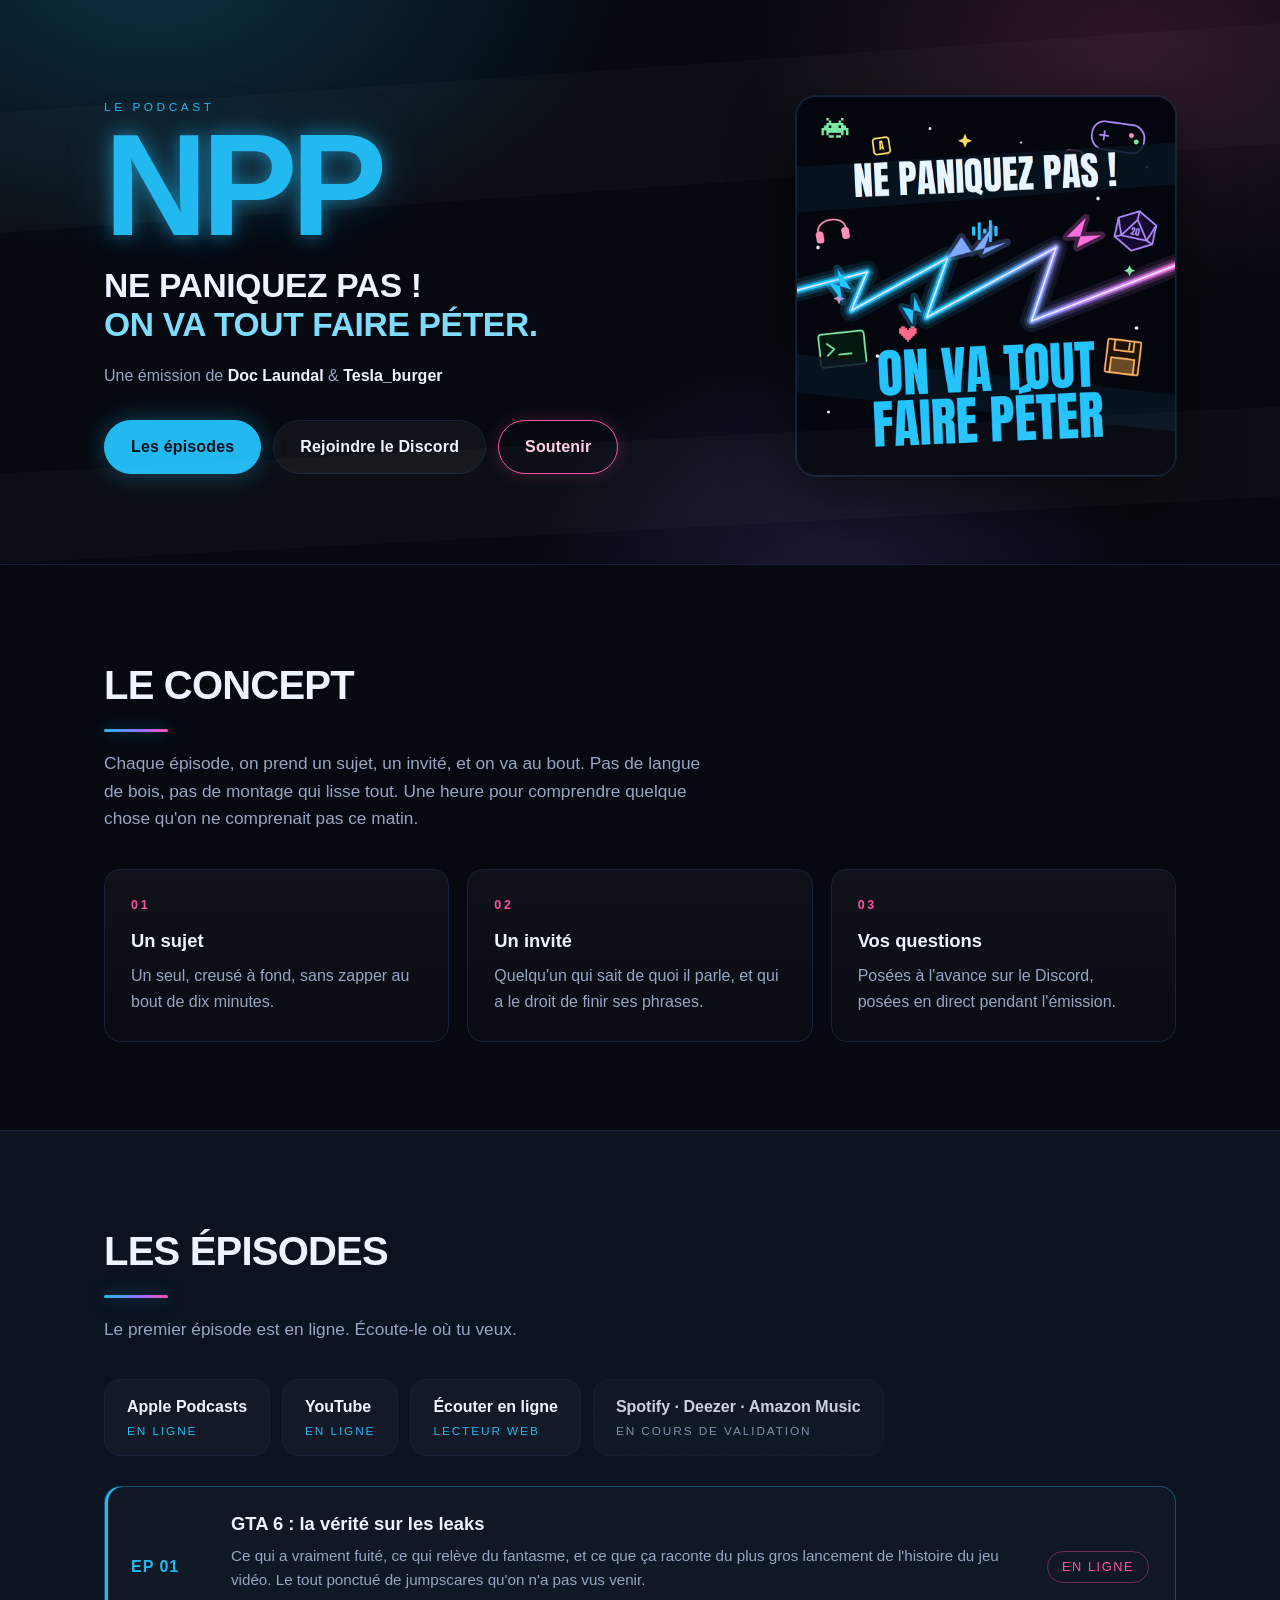
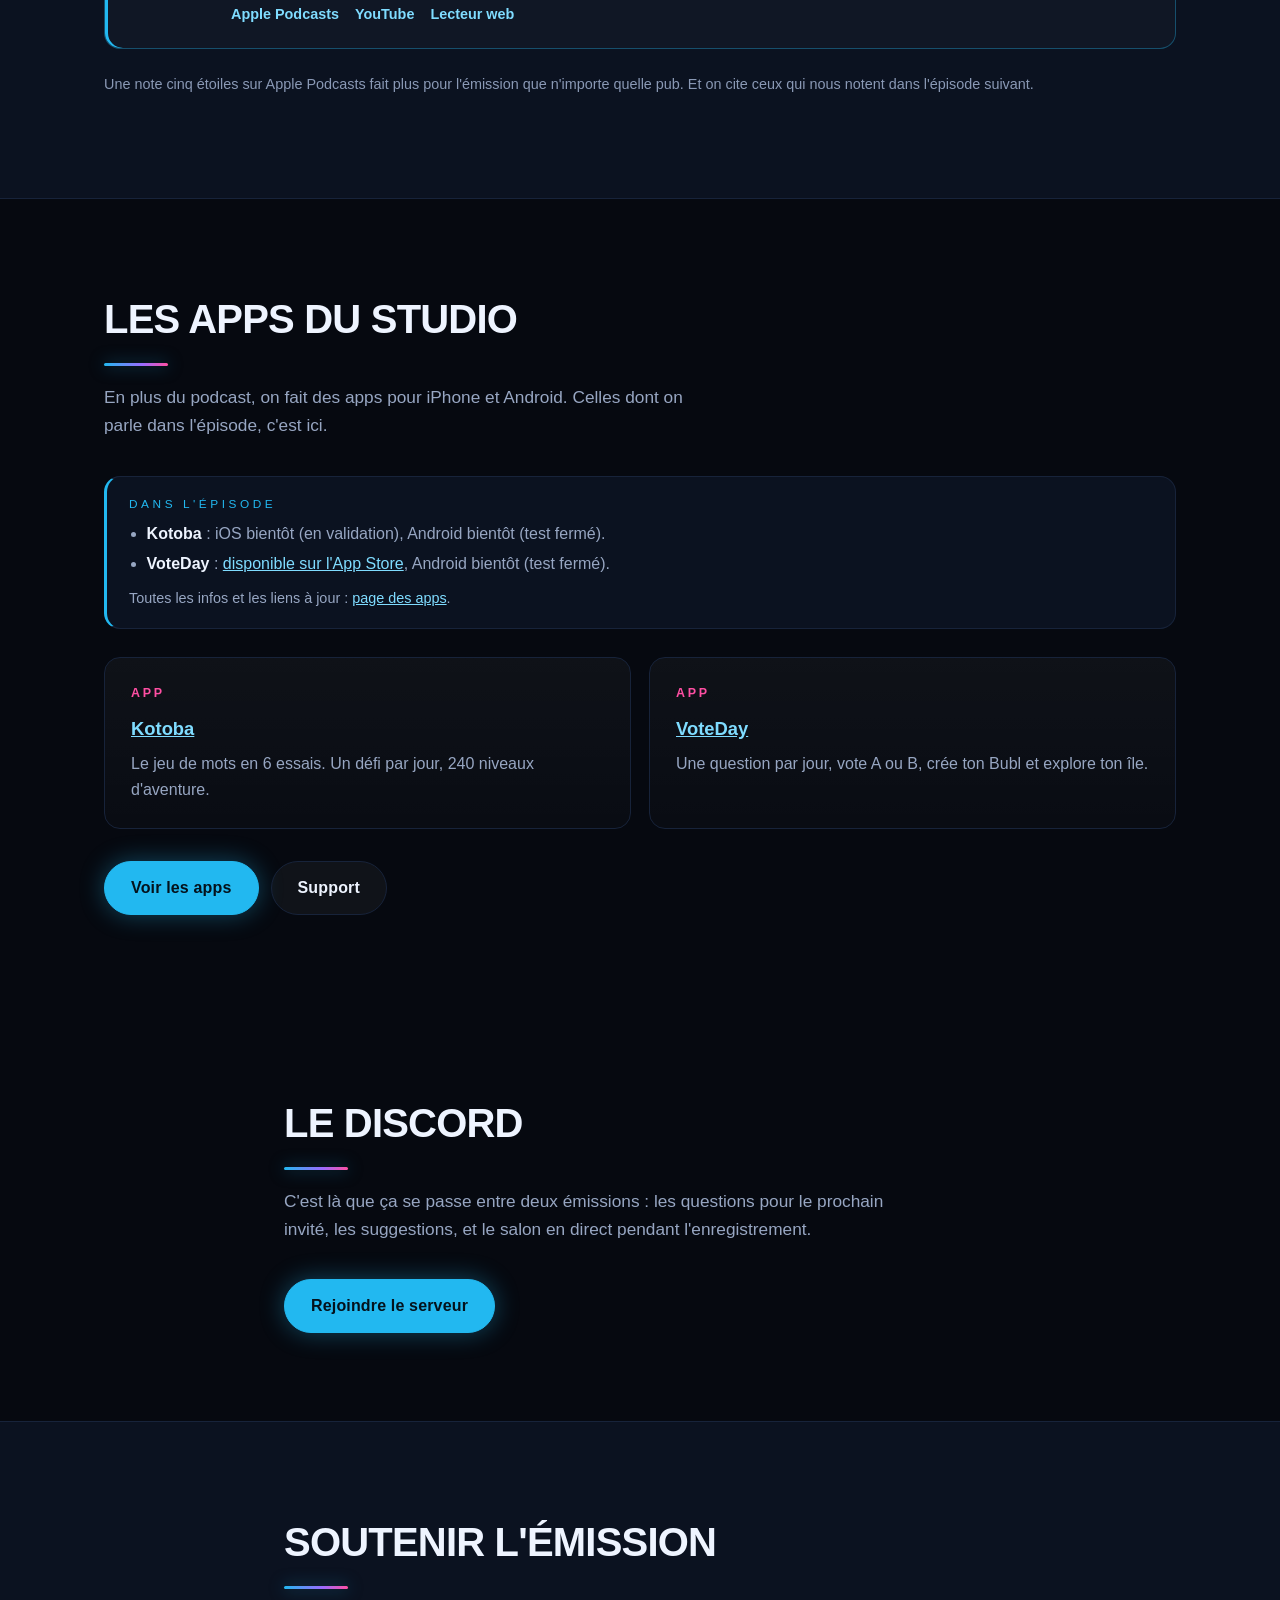
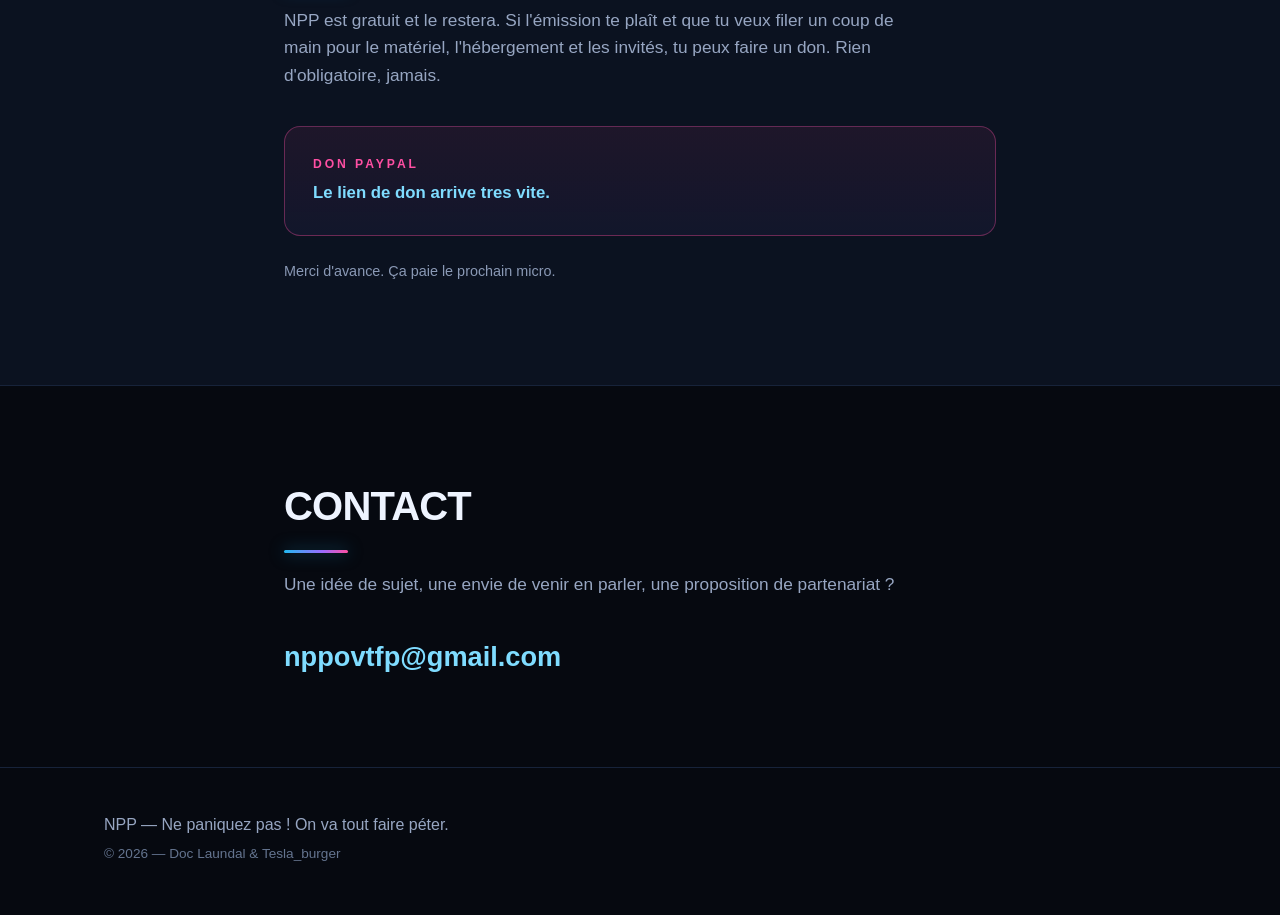
==== commit 0bc2b3b8: "Merge pull request #2 from Stesouna9/marketing/2026-10-02 Promo nocturne 2026-10-02 : site des apps " ====
--- a/index.html
+++ b/index.html
@@ -8,8 +8,16 @@
 <meta property="og:title" content="NPP — Ne paniquez pas !">
 <meta property="og:description" content="L'émission podcast de Doc Laundal et Tesla_burger.">
 <meta property="og:image" content="img/banniere.png">
+<meta property="og:image:alt" content="NPP — Ne paniquez pas ! On va tout faire péter">
 <meta property="og:type" content="website">
-<link rel="stylesheet" href="style.css?v=4">
+<meta property="og:site_name" content="NPP">
+<meta property="og:locale" content="fr_FR">
+<meta name="twitter:card" content="summary_large_image">
+<meta name="twitter:title" content="NPP — Ne paniquez pas !">
+<meta name="twitter:description" content="L'émission podcast de Doc Laundal et Tesla_burger.">
+<meta name="twitter:image" content="img/banniere.png">
+<meta name="twitter:image:alt" content="NPP — Ne paniquez pas ! On va tout faire péter">
+<link rel="stylesheet" href="style.css?v=5">
 <link rel="icon" href="img/favicon.png">
 </head>
 <body>
@@ -109,12 +117,21 @@
       Une note cinq étoiles sur Apple Podcasts fait plus pour l'émission que n'importe quelle pub.
       Et on cite ceux qui nous notent dans l'épisode suivant.
     </p>
-  </section>
+  </div>
+</section>
 
 <section class="section" id="apps">
   <div class="wrap">
-    <h2>Nos apps</h2>
-    <p class="lead">En plus du podcast, on fait des apps pour iPhone et Android.</p>
+    <h2>Les apps du studio</h2>
+    <p class="lead">En plus du podcast, on fait des apps pour iPhone et Android. Celles dont on parle dans l'épisode, c'est ici.</p>
+    <aside class="episode-apps" aria-labelledby="dans-episode">
+      <p class="kicker" id="dans-episode">Dans l'épisode</p>
+      <ul>
+        <li><strong>Kotoba</strong> : iOS bientôt (en validation), Android bientôt (test fermé).</li>
+        <li><strong>VoteDay</strong> : <a href="https://apps.apple.com/fr/app/voteday/id6760981728" target="_blank" rel="noopener">disponible sur l'App Store</a>, Android bientôt (test fermé).</li>
+      </ul>
+      <p class="small">Toutes les infos et les liens à jour : <a href="apps/">page des apps</a>.</p>
+    </aside>
     <div class="grid">
       <article class="card">
         <span class="num">APP</span>
